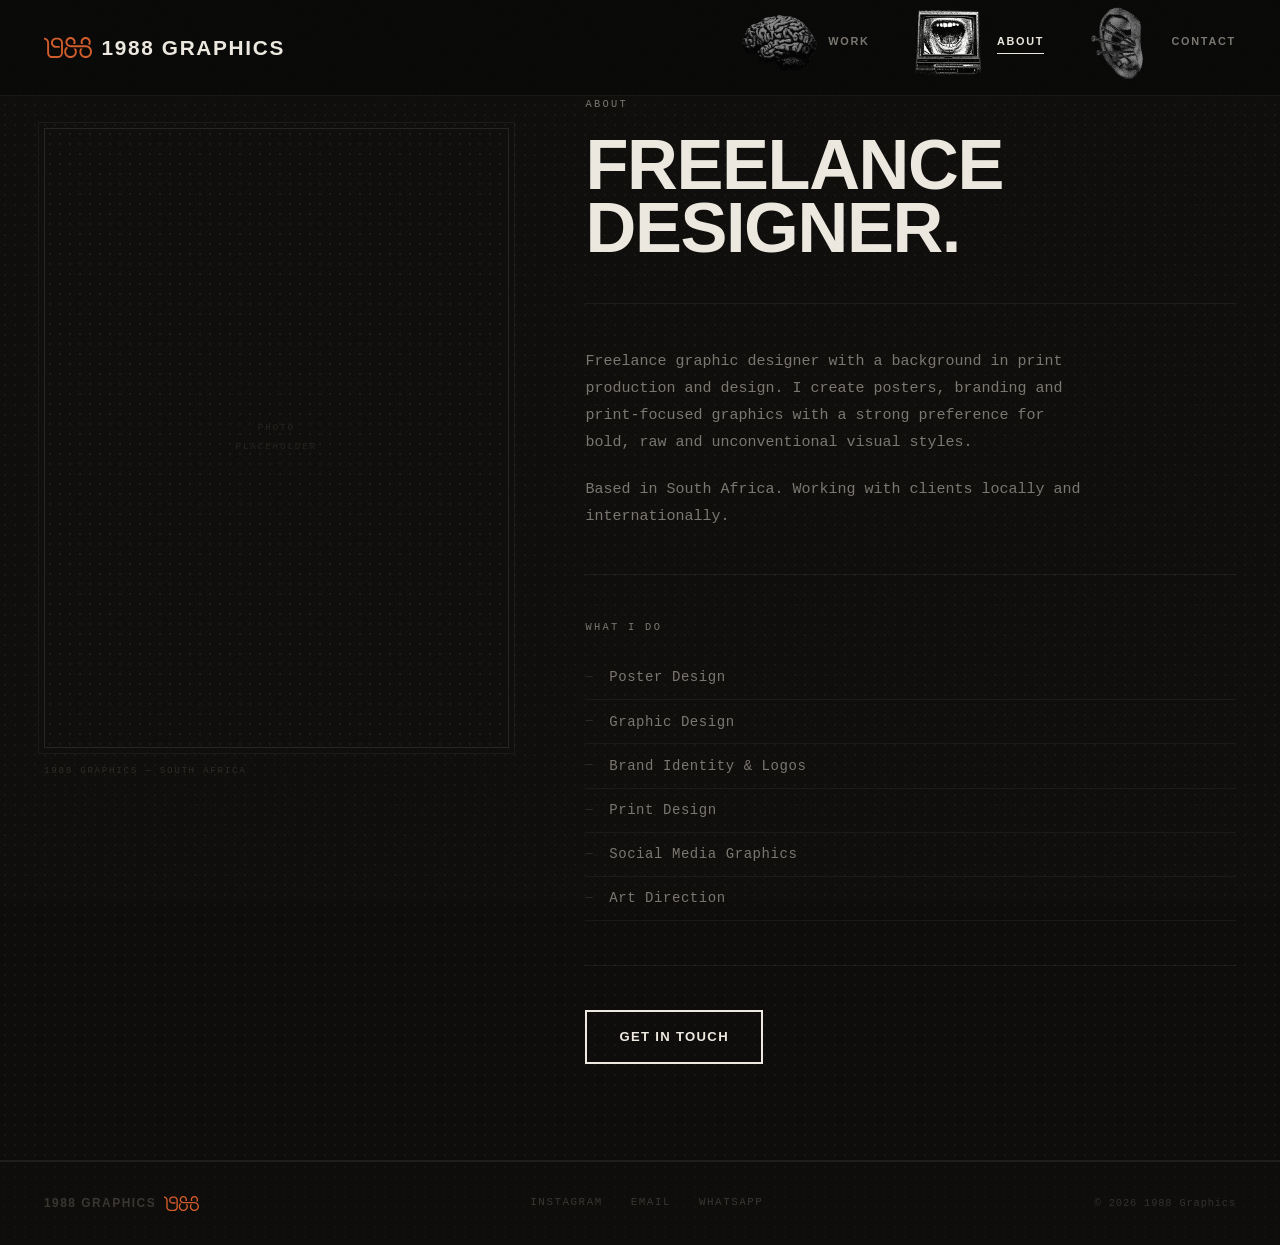
==== about.html @ 1bcdc668 "Header updates, Icons and Text" ====
<!DOCTYPE html>
<html lang="en">
<head>
  <meta charset="UTF-8" />
  <meta name="viewport" content="width=device-width, initial-scale=1.0" />
  <meta name="description" content="About — 1988 Graphics. Freelance graphic designer based in South Africa." />
  <title>About — 1988 Graphics</title>
  <link rel="stylesheet" href="css/style.css" />
  <link rel="icon" href="favicon.ico" type="image/x-icon" />
</head>
<body>

  <!-- ============================================================
       NAV
  ============================================================ -->
  <header class="site-header">
    <nav class="nav" aria-label="Main navigation">
      <a href="index.html" class="nav__logo" aria-label="1988 Graphics — home">
        <img src="assets/images/1988-graphics-logo.svg" alt="" class="nav__logo-mark" width="36" height="16" />
        1988 Graphics
      </a>
      <button class="nav__toggle" aria-label="Open navigation" aria-expanded="false" aria-controls="nav-menu">
        <span></span><span></span><span></span>
      </button>
      <ul class="nav__links" id="nav-menu" role="list">
        <li><a href="index.html"     class="nav__link"><img src="assets/images/nav/work.png" alt="" class="nav__link-icon" /><span class="nav__link-label">Work</span></a></li>
        <li><a href="about.html"     class="nav__link active"><img src="assets/images/nav/about.png" alt="" class="nav__link-icon" /><span class="nav__link-label">About</span></a></li>
        <li><a href="contact.html"   class="nav__link"><img src="assets/images/nav/contact.png" alt="" class="nav__link-icon" /><span class="nav__link-label">Contact</span></a></li>
      </ul>
    </nav>
  </header>

  <main>

    <section class="about-section has-halftone" aria-label="About">
      <div class="wrap">
        <div class="about-grid">

          <!-- ================================================
               LEFT — Photo
          ================================================ -->
          <div class="about__photo-wrap reveal">
            <!--
              REPLACE PLACEHOLDER:
              When your photo is ready, replace the <div class="about__photo-placeholder">
              block with:

              <img
                src="assets/images/portrait.jpg"
                alt="[Your name], graphic designer"
                style="width:100%; height:100%; object-fit:cover; display:block;"
              />

              inside the .about__photo-box div.
            -->
            <div class="about__photo-box" role="img" aria-label="Portrait photo — placeholder">
              <div class="about__photo-placeholder">
                <p>Photo<br>placeholder</p>
              </div>
            </div>
            <p class="about__photo-caption">1988 Graphics — South Africa</p>
          </div>

          <!-- ================================================
               RIGHT — Text
          ================================================ -->
          <div class="about__text">

            <p class="t-stamp about__stamp reveal">About</p>

            <h1 class="t-section-head about__intro-head reveal" data-delay="1" style="color: var(--paper);">
              Freelance<br>Designer.
            </h1>

            <div class="about__rule" aria-hidden="true"></div>

            <!--
              EDIT THIS TEXT:
              Replace the paragraph below with your own introduction.
              Keep it short — the work should speak for itself.
            -->
            <p class="about__body reveal">
              Freelance graphic designer with a background in print production and design. I create posters, branding and print-focused graphics with a strong preference for bold, raw and unconventional visual styles.
            </p>

            <p class="about__body reveal" data-delay="1">
              Based in South Africa. Working with clients locally and internationally.
            </p>

            <div class="about__rule" aria-hidden="true"></div>

            <p class="t-stamp about__stamp reveal">What I do</p>

            <ul class="services-list reveal" data-delay="1" aria-label="Services">
              <li>Poster Design</li>
              <li>Graphic Design</li>
              <li>Brand Identity &amp; Logos</li>
              <li>Print Design</li>
              <li>Social Media Graphics</li>
              <li>Art Direction</li>
            </ul>

            <div class="about__rule" aria-hidden="true"></div>

            <a href="contact.html" class="btn btn--outline reveal">Get in Touch</a>

          </div>

        </div>
      </div>
    </section>

  </main>

  <!-- ============================================================
       FOOTER
  ============================================================ -->
  <footer class="site-footer">
    <div class="wrap">
      <div class="footer__inner">
        <span class="footer__logo">1988 Graphics<img src="assets/images/1988-graphics-logo.svg" alt="" class="footer__logo-mark" width="30" height="13" /></span>
        <nav class="footer__links" aria-label="Footer links">
          <a href="https://www.instagram.com/1988grfx/"
             class="footer__link"
             target="_blank"
             rel="noopener noreferrer">Instagram</a>
          <a href="mailto:1988grfx@gmail.com"
             class="footer__link">Email</a>
          <a href="https://wa.me/27624897134"
             class="footer__link"
             target="_blank"
             rel="noopener noreferrer">WhatsApp</a>
        </nav>
        <p class="footer__copy">&copy; <span id="year"></span> 1988 Graphics</p>
      </div>
    </div>
  </footer>

  <script src="js/config.js"></script>
  <script src="js/main.js"></script>
</body>
</html>
---- css/style.css ----
/* =========================================================
   1988 Graphics — Stylesheet
   Aesthetic: photocopied / punk zine / underground print
   ========================================================= */

/* ---------------------------------------------------------
   1. Tokens
   --------------------------------------------------------- */
:root {
  /* Ink & paper — not pure black/white, mimics print on aged stock */
  --ink:           #0e0d0b;
  --ink-deep:      #080807;
  --paper:         #ede9e0;   /* warm off-white — aged stock */
  --paper-mid:     #d4cfc4;   /* slightly darker for surfaces */
  --paper-dark:    #b8b3a8;   /* for muted elements */
  --ink-mid:       #4a4740;
  --ink-light:     #7a7670;
  --ink-dim:       #3a3733;

  /* The only colour accent */
  --accent:        #d6f000;   /* neon xerox yellow-green */
  --accent-on:     #0e0d0b;   /* text on accent bg */

  /* Structural */
  --rule:          rgba(255,255,255,0.07);
  --rule-paper:    rgba(0,0,0,0.12);

  /* Type */
  --font-head:     'Arial Black', 'Helvetica Neue', Arial, sans-serif;
  --font-body:     'Courier New', Courier, monospace;
  --font-nav:      'Helvetica Neue', Helvetica, Arial, sans-serif;

  /* Layout */
  --nav-h:         6rem;
  --max-w:         1380px;
  --gutter:        clamp(1.25rem, 4vw, 2.75rem);

  /* Transitions — restrained */
  --t-fast:        120ms ease;
  --t-base:        220ms ease;
}

/* ---------------------------------------------------------
   2. Reset
   --------------------------------------------------------- */
*, *::before, *::after {
  box-sizing: border-box;
  margin: 0;
  padding: 0;
}

html {
  font-size: 16px;
  scroll-behavior: smooth;
  -webkit-text-size-adjust: 100%;
  /* Always reserve scrollbar space so the fixed header doesn't
     shift a few pixels between pages that do/don't need to scroll */
  overflow-y: scroll;
}

body {
  background-color: var(--ink);
  color: var(--paper);
  font-family: var(--font-body);
  font-size: 1rem;
  line-height: 1.6;
  min-height: 100dvh;
  display: flex;
  flex-direction: column;
  /* Intentionally auto — avoids the over-smoothed "digital" look */
  -webkit-font-smoothing: auto;
  -moz-osx-font-smoothing: auto;
}

main { flex: 1; }

img  { display: block; max-width: 100%; height: auto; }
a    { color: inherit; text-decoration: none; }
ul   { list-style: none; }

/* ---------------------------------------------------------
   3. CSS Texture Layers
   All texture is CSS-only — no extra images or libraries.
   --------------------------------------------------------- */

/*
  GRAIN OVERLAY
  A pseudo-element added to body creates a full-page
  photocopy-grain effect using SVG turbulence via a
  data URI. Subtle — doesn't obscure content.
*/
body::before {
  content: '';
  position: fixed;
  inset: 0;
  z-index: 1000;
  pointer-events: none;
  opacity: 0.028;
  background-image: url("data:image/svg+xml,%3Csvg viewBox='0 0 256 256' xmlns='http://www.w3.org/2000/svg'%3E%3Cfilter id='noise'%3E%3CfeTurbulence type='fractalNoise' baseFrequency='0.9' numOctaves='4' stitchTiles='stitch'/%3E%3C/filter%3E%3Crect width='100%25' height='100%25' filter='url(%23noise)'/%3E%3C/svg%3E");
  background-size: 200px 200px;
  background-repeat: repeat;
}

/*
  HALFTONE ACCENT
  Used as a decorative element on specific sections.
  Applied via .has-halftone class on a container.
*/
.has-halftone {
  position: relative;
}
.has-halftone::after {
  content: '';
  position: absolute;
  inset: 0;
  pointer-events: none;
  z-index: 0;
  opacity: 0.045;
  background-image: radial-gradient(circle, var(--paper) 1px, transparent 1px);
  background-size: 10px 10px;
}
.has-halftone > * { position: relative; z-index: 1; }

/*
  ROUGH BORDER UTILITY
  Simulates a slightly uneven stamped/photocopy border.
  Uses box-shadow layering for a rough-edge feel.
*/
.border-rough {
  box-shadow:
    inset 0  1px 0 rgba(255,255,255,0.06),
    inset 0 -1px 0 rgba(255,255,255,0.03),
    0 0 0 1px rgba(255,255,255,0.07);
}

/* ---------------------------------------------------------
   4. Typography
   --------------------------------------------------------- */

/* Masthead — poster / fanzine cover style */
.t-masthead {
  font-family: var(--font-head);
  font-size: clamp(4rem, 11vw, 11rem);
  font-weight: 900;
  line-height: 0.86;
  letter-spacing: -0.025em;
  text-transform: uppercase;
  color: var(--paper);
}

/* Section heading */
.t-section-head {
  font-family: var(--font-head);
  font-size: clamp(2.25rem, 5.5vw, 5rem);
  font-weight: 900;
  line-height: 0.9;
  letter-spacing: -0.02em;
  text-transform: uppercase;
  color: var(--paper);
}

/* Card / overlay heading */
.t-card-head {
  font-family: var(--font-head);
  font-size: clamp(0.9rem, 1.8vw, 1.1rem);
  font-weight: 900;
  line-height: 1.1;
  letter-spacing: 0.02em;
  text-transform: uppercase;
}

/*
  Stamp / typewriter label
  Mimics rubber-stamp or stencil text on a photocopy.
*/
.t-stamp {
  font-family: var(--font-body);
  font-size: 0.65rem;
  font-weight: 400;
  letter-spacing: 0.22em;
  text-transform: uppercase;
  color: var(--ink-light);
}

/* Body copy */
.t-body {
  font-family: var(--font-body);
  font-size: 0.9375rem;
  line-height: 1.75;
  color: var(--ink-light);
}

/* ---------------------------------------------------------
   5. Layout
   --------------------------------------------------------- */
.wrap {
  width: 100%;
  max-width: var(--max-w);
  margin-inline: auto;
  padding-inline: var(--gutter);
}

/* ---------------------------------------------------------
   6. Horizontal rule — mimics a worn ink line
   --------------------------------------------------------- */
.ink-rule {
  border: none;
  border-top: 1px solid var(--rule);
  margin: 0;
}

.ink-rule--heavy {
  border-top-width: 2px;
  border-top-color: rgba(255,255,255,0.1);
}

/* ---------------------------------------------------------
   7. Buttons
   --------------------------------------------------------- */
.btn {
  display: inline-flex;
  align-items: center;
  justify-content: center;
  gap: 0.65rem;
  font-family: var(--font-head);
  font-size: 0.82rem;
  font-weight: 900;
  letter-spacing: 0.1em;
  text-transform: uppercase;
  cursor: pointer;
  /* Double border = letterpress/stamp border feel */
  outline: 1px solid transparent;
  outline-offset: 3px;
  border: 2px solid currentColor;
  padding: 0.9rem 2rem;
  transition: background-color var(--t-fast), color var(--t-fast), outline-color var(--t-fast);
  white-space: nowrap;
  position: relative;
}

/* Paper / ink fill — primary */
.btn--ink {
  background-color: var(--paper);
  color: var(--ink);
  border-color: var(--paper);
}
.btn--ink:hover {
  background-color: var(--accent);
  border-color: var(--accent);
  color: var(--accent-on);
}

/* Outline / ghost */
.btn--outline {
  background-color: transparent;
  color: var(--paper);
  border-color: var(--paper);
}
.btn--outline:hover {
  background-color: var(--paper);
  color: var(--ink);
}

/* Large contact CTA buttons */
.btn--contact {
  width: 100%;
  padding: 1.4rem 2rem;
  font-size: 1rem;
  justify-content: flex-start;
  gap: 1rem;
}

/* WhatsApp specific hover */
.btn--whatsapp:hover {
  background-color: #22c35e;
  border-color: #22c35e;
  color: #fff;
}

.btn:focus-visible {
  outline: 2px solid var(--accent);
  outline-offset: 3px;
}

.btn__icon {
  width: 1.1rem;
  height: 1.1rem;
  flex-shrink: 0;
}

/* ---------------------------------------------------------
   8. Navigation
   --------------------------------------------------------- */
.site-header {
  position: fixed;
  inset: 0 0 auto 0;
  z-index: 300;
  height: var(--nav-h);
  background-color: var(--ink-deep);
  border-bottom: 1px solid rgba(255,255,255,0.06);
}

.nav {
  display: flex;
  align-items: center;
  justify-content: space-between;
  height: 100%;
  max-width: var(--max-w);
  margin-inline: auto;
  padding-inline: var(--gutter);
}

.nav__logo {
  display: flex;
  align-items: center;
  gap: 0.6rem;
  font-family: var(--font-head);
  font-size: 1.3rem;
  font-weight: 900;
  letter-spacing: 0.08em;
  text-transform: uppercase;
  color: var(--paper);
  flex-shrink: 0;
  transition: color var(--t-fast);
}
.nav__logo:hover { color: var(--accent); }

.nav__logo-mark {
  height: 1em;
  width: auto;
  display: block;
  flex-shrink: 0;
}

.nav__links {
  display: flex;
  align-items: center;
  gap: 2.5rem;
}

.nav__link {
  font-family: var(--font-nav);
  font-size: 0.68rem;
  font-weight: 700;
  letter-spacing: 0.16em;
  text-transform: uppercase;
  color: var(--ink-light);
  transition: color var(--t-fast);
  display: inline-flex;
  flex-direction: row;
  align-items: center;
  gap: 0.7rem;
  --nav-icon-size: 4.75rem;
}

.nav__link-label {
  position: relative;
  padding-bottom: 2px;
}

/* Underline that draws like ink — lives under the text only,
   never under the icon */
.nav__link-label::after {
  content: '';
  position: absolute;
  bottom: -2px;
  left: 0;
  width: 0;
  height: 1px;
  background-color: var(--paper);
  transition: width var(--t-base);
}

.nav__link:hover,
.nav__link.active                        { color: var(--paper); }
.nav__link:hover .nav__link-label::after,
.nav__link.active .nav__link-label::after { width: 100%; }

.nav__link-icon {
  width: var(--nav-icon-size);
  height: var(--nav-icon-size);
  display: block;
  opacity: 0.55;
  transform-origin: center;
  transition: opacity var(--t-fast), transform 0.3s ease;
}

.nav__link:hover .nav__link-icon,
.nav__link.active .nav__link-icon { opacity: 1; }

.nav__link:hover .nav__link-icon {
  animation: nav-icon-wiggle 0.45s ease forwards;
}

@keyframes nav-icon-wiggle {
  0%   { transform: scale(1.15) rotate(0deg); }
  25%  { transform: scale(1.15) rotate(-8deg); }
  60%  { transform: scale(1.15) rotate(6deg); }
  100% { transform: scale(1.15) rotate(0deg); }
}

/* Hamburger */
.nav__toggle {
  display: none;
  flex-direction: column;
  justify-content: center;
  gap: 5px;
  width: 2rem;
  height: 2rem;
  background: none;
  border: none;
  cursor: pointer;
  padding: 0;
}

.nav__toggle span {
  display: block;
  width: 100%;
  height: 2px;
  background-color: var(--paper);
  transform-origin: center;
  transition: transform var(--t-base), opacity var(--t-base);
}

.nav__toggle[aria-expanded="true"] span:nth-child(1) { transform: translateY(7px) rotate(45deg); }
.nav__toggle[aria-expanded="true"] span:nth-child(2) { opacity: 0; }
.nav__toggle[aria-expanded="true"] span:nth-child(3) { transform: translateY(-7px) rotate(-45deg); }

/* ---------------------------------------------------------
   9. Page offset (fixed nav)
   --------------------------------------------------------- */
main > *:first-child { padding-top: var(--nav-h); }

/* ---------------------------------------------------------
   10. HOME HERO
   --------------------------------------------------------- */
.hero {
  position: relative;
  padding-block: var(--nav-h) 0;
  border-bottom: 1px solid var(--rule);
}

.hero__top {
  padding-block: 3.5rem 3rem;
  display: flex;
  align-items: flex-end;
  justify-content: space-between;
  gap: 2rem;
  flex-wrap: wrap;
}

.hero__title-col {
  flex: 1 1 auto;
}

.hero__meta-col {
  flex: 0 0 auto;
  display: flex;
  flex-direction: column;
  align-items: flex-end;
  gap: 1.5rem;
  padding-bottom: 0.5rem;
  /* Subtle rotation — like a hand-stamped annotation */
  transform: rotate(0.4deg);
}

.hero__kicker {
  display: flex;
  align-items: center;
  gap: 0.9rem;
  margin-bottom: 1.75rem;
}

.hero__kicker-rule {
  display: block;
  width: 1.75rem;
  height: 1px;
  background-color: var(--ink-light);
  flex-shrink: 0;
}

.hero__title { color: var(--paper); }

/* Vertical discipline text — like a print registration mark */
.hero__discipline {
  font-family: var(--font-body);
  font-size: 0.6rem;
  letter-spacing: 0.22em;
  text-transform: uppercase;
  color: var(--ink-light);
  writing-mode: vertical-rl;
  text-orientation: mixed;
  transform: rotate(180deg);
}

/* Rough bracket — like a photocopy crop mark */
.hero__bracket {
  font-family: var(--font-head);
  font-size: 3rem;
  font-weight: 900;
  line-height: 1;
  color: rgba(255,255,255,0.06);
  user-select: none;
  letter-spacing: -0.1em;
}

/* Ticker / marquee strip */
.hero__ticker {
  border-top: 1px solid var(--rule);
  overflow: hidden;
  white-space: nowrap;
  padding-block: 0.7rem;
}

.hero__ticker-inner {
  display: inline-flex;
}

.hero__ticker-inner.is-running {
  animation: ticker 40s linear infinite;
}

@keyframes ticker {
  from { transform: translateX(0); }
  to   { transform: translateX(-50%); }
}

.hero__ticker-item {
  font-family: var(--font-head);
  font-size: 0.7rem;
  font-weight: 900;
  letter-spacing: 0.2em;
  text-transform: uppercase;
  color: var(--ink-dim);
  padding-inline: 2rem;
  user-select: none;
}

.hero__ticker-item strong {
  color: var(--accent);
  font-weight: 900;
}

/* ---------------------------------------------------------
   11. PORTFOLIO — Filter tabs
   --------------------------------------------------------- */
.pf-filters {
  padding-block: 1.5rem;
  border-bottom: 1px solid var(--rule);
}

.pf-filters__inner {
  display: flex;
  align-items: center;
  gap: 0;
  flex-wrap: wrap;
}

.pf-filter {
  font-family: var(--font-body);
  font-size: 0.65rem;
  letter-spacing: 0.18em;
  text-transform: uppercase;
  color: var(--ink-light);
  background: none;
  border: none;
  cursor: pointer;
  padding: 0.5rem 1.1rem;
  border-right: 1px solid var(--rule);
  transition: color var(--t-fast);
  white-space: nowrap;
}

.pf-filter:first-child { padding-left: 0; }
.pf-filter:last-child  { border-right: none; }

.pf-filter:hover        { color: var(--paper); }
.pf-filter.is-active    { color: var(--paper); }

/* Active indicator — a small accent dot above the label */
.pf-filter.is-active::before {
  content: '▪';
  display: inline-block;
  color: var(--accent);
  margin-right: 0.4em;
  font-size: 0.5rem;
  vertical-align: middle;
}

/* ---------------------------------------------------------
   11b. PORTFOLIO GRID
   ─────────────────────────────────────────────────────────
   Images flow at their NATURAL proportions.
   No fixed aspect-ratio on the container — the image
   height drives the cell height.
   Posters stay tall, landscapes stay wide.

   The grid uses CSS columns (masonry-like) for the
   main portfolio page, and a 12-col CSS grid on the
   homepage for the curated selection.
   --------------------------------------------------------- */

/* ── Masonry columns layout (portfolio.html) ── */
.pf-masonry {
  column-count: 3;
  column-gap: 3px;
  background-color: var(--ink);
  padding: 3px;
}

.pf-masonry .pf-item {
  break-inside: avoid;
  margin-bottom: 3px;
  display: block;
}

/* ── 12-col grid layout (index.html — curated selection) ── */
.pf-grid {
  display: grid;
  grid-template-columns: repeat(12, 1fr);
  gap: 3px;
  background-color: var(--ink);
  padding: 3px;
}

.pf-grid .pf-item[data-size="sm"] { grid-column: span 3; }
.pf-grid .pf-item[data-size="md"] { grid-column: span 4; }
.pf-grid .pf-item[data-size="lg"] { grid-column: span 6; }
.pf-grid .pf-item[data-size="xl"] { grid-column: span 12; }

/* ── Shared pf-item styles ── */
.pf-item {
  position: relative;
  overflow: hidden;
  background-color: #0e0d0b;
  cursor: pointer;
}

.pf-item:focus-visible {
  outline: 2px solid var(--accent);
  outline-offset: -2px;
  z-index: 2;
}

/* The image fills its container at natural aspect ratio */
.pf-item__img {
  width: 100%;
  height: auto;
  display: block;
  filter: contrast(1.06) brightness(0.97);
  transition: transform 500ms ease, filter 500ms ease;
}

.pf-item:hover .pf-item__img {
  transform: scale(1.022);
  filter: contrast(1.1) brightness(1.0);
}

/* Hover overlay — gradient from bottom */
.pf-item__overlay {
  position: absolute;
  inset: 0;
  background: linear-gradient(
    to top,
    rgba(8,8,6,0.9)  0%,
    rgba(8,8,6,0.25) 45%,
    transparent      70%
  );
  display: flex;
  flex-direction: column;
  justify-content: flex-end;
  padding: 1.25rem 1.4rem 1.4rem;
  opacity: 0;
  transition: opacity var(--t-base);
}

.pf-item:hover .pf-item__overlay { opacity: 1; }

.pf-item__title {
  font-family: var(--font-head);
  font-size: 0.9rem;
  font-weight: 900;
  letter-spacing: 0.05em;
  text-transform: uppercase;
  color: var(--paper);
  margin-bottom: 0.25rem;
  text-shadow: 0 1px 3px rgba(0,0,0,0.7);
}

.pf-item__meta {
  display: flex;
  align-items: center;
  gap: 0.75rem;
}

.pf-item__cat {
  font-family: var(--font-body);
  font-size: 0.58rem;
  letter-spacing: 0.18em;
  text-transform: uppercase;
  color: var(--accent);
}

.pf-item__year {
  font-family: var(--font-body);
  font-size: 0.58rem;
  letter-spacing: 0.12em;
  color: var(--ink-light);
}

/* Placeholder tiles */
.pf-placeholder {
  width: 100%;
  /* Fixed height for placeholder — replaced by real image height when live */
  min-height: 280px;
  display: flex;
  flex-direction: column;
  align-items: center;
  justify-content: center;
  background-color: #0f0e0c;
  background-image: radial-gradient(circle, #1c1b18 1px, transparent 1px);
  background-size: 12px 12px;
}

.pf-placeholder__label {
  font-family: var(--font-body);
  font-size: 0.56rem;
  letter-spacing: 0.2em;
  text-transform: uppercase;
  color: #252320;
  text-align: center;
  padding-inline: 1rem;
  line-height: 2;
}

/* ---------------------------------------------------------
   12. PROJECT VIEWER
   Full-page overlay that replaces the old modal lightbox.
   Clean, artwork-first. Minimal chrome.
   --------------------------------------------------------- */
.pv {
  position: fixed;
  inset: 0;
  z-index: 400;
  background-color: var(--ink-deep);
  overflow-y: auto;
  overscroll-behavior: contain;
  display: none;
  flex-direction: column;
}

.pv.is-open { display: flex; }

/* Top bar */
.pv__bar {
  position: sticky;
  top: 0;
  z-index: 10;
  background-color: var(--ink-deep);
  border-bottom: 1px solid var(--rule);
  display: flex;
  align-items: center;
  justify-content: space-between;
  padding: 0 var(--gutter);
  height: var(--nav-h);
  flex-shrink: 0;
}

.pv__back {
  display: flex;
  align-items: center;
  gap: 0.6rem;
  font-family: var(--font-head);
  font-size: 0.68rem;
  font-weight: 900;
  letter-spacing: 0.12em;
  text-transform: uppercase;
  color: var(--ink-light);
  background: none;
  border: none;
  cursor: pointer;
  padding: 0.4rem 0;
  transition: color var(--t-fast);
}
.pv__back:hover { color: var(--paper); }

.pv__back-arrow {
  font-size: 1rem;
  line-height: 1;
  transition: transform var(--t-fast);
}
.pv__back:hover .pv__back-arrow { transform: translateX(-3px); }

.pv__nav {
  display: flex;
  align-items: center;
  gap: 1.5rem;
}

.pv__nav-btn {
  font-family: var(--font-body);
  font-size: 0.6rem;
  letter-spacing: 0.16em;
  text-transform: uppercase;
  color: var(--ink-light);
  background: none;
  border: none;
  cursor: pointer;
  padding: 0.4rem 0;
  transition: color var(--t-fast);
}
.pv__nav-btn:hover    { color: var(--paper); }
.pv__nav-btn:disabled { opacity: 0.18; cursor: default; }

.pv__counter {
  font-family: var(--font-body);
  font-size: 0.6rem;
  letter-spacing: 0.1em;
  color: var(--ink-light);
}

/* Content area */
.pv__content {
  flex: 1;
  display: flex;
  flex-direction: column;
}

/* Primary image — constrained to fit the visible screen without scrolling */
.pv__main-img-wrap {
  width: 100%;
  background-color: var(--ink-deep);
  line-height: 0;
  display: flex;
  justify-content: center;
  align-items: flex-start;
  padding: 2rem var(--gutter) 0;
}

.pv__main-img {
  /* Never taller than the viewport minus the nav bar and a bottom margin.
     Never wider than the viewport. Centres itself. Always fully visible. */
  max-height: calc(100vh - var(--nav-h) - 6rem);
  max-width: 100%;
  width: auto;
  height: auto;
  display: block;
  object-fit: contain;
  filter: contrast(1.04);
  cursor: zoom-in;
  transition: filter var(--t-fast);
}

.pv__main-img:hover { filter: contrast(1.07); }

/* Project info strip */
.pv__info {
  padding: 2.5rem var(--gutter) 3rem;
  border-top: 1px solid var(--rule);
  display: grid;
  grid-template-columns: 1fr 1fr;
  gap: 2rem clamp(3rem, 6vw, 7rem);
  align-items: start;
  max-width: var(--max-w);
  margin-inline: auto;
  width: 100%;
}

.pv__info-meta {
  display: flex;
  flex-direction: column;
  gap: 0.4rem;
}

.pv__info-title {
  font-family: var(--font-head);
  font-size: clamp(1.5rem, 3vw, 2.5rem);
  font-weight: 900;
  letter-spacing: -0.01em;
  text-transform: uppercase;
  color: var(--paper);
  line-height: 0.95;
  margin-bottom: 0.75rem;
}

.pv__info-cat {
  font-family: var(--font-body);
  font-size: 0.62rem;
  letter-spacing: 0.2em;
  text-transform: uppercase;
  color: var(--accent);
}

.pv__info-year {
  font-family: var(--font-body);
  font-size: 0.62rem;
  letter-spacing: 0.16em;
  text-transform: uppercase;
  color: var(--ink-light);
}

.pv__info-desc {
  font-family: var(--font-body);
  font-size: 0.9375rem;
  line-height: 1.8;
  color: var(--ink-light);
  max-width: 52ch;
}

/* Additional images strip */
.pv__extra-imgs {
  padding: 0 3px 3px;
  display: flex;
  flex-direction: column;
  gap: 3px;
  max-width: var(--max-w);
  margin-inline: auto;
  width: 100%;
}

.pv__extra-img-wrap {
  display: flex;
  justify-content: center;
  padding: 0 var(--gutter);
  line-height: 0;
  cursor: zoom-in;
}

.pv__extra-img {
  max-height: calc(100vh - var(--nav-h) - 6rem);
  max-width: 100%;
  width: auto;
  height: auto;
  display: block;
  filter: contrast(1.04);
  transition: filter var(--t-fast);
}

.pv__extra-img:hover { filter: contrast(1.08); }

/* Contact prompt at bottom of project */
.pv__contact-strip {
  padding: 2.5rem var(--gutter);
  border-top: 1px solid var(--rule);
  display: flex;
  align-items: center;
  justify-content: space-between;
  gap: 2rem;
  flex-wrap: wrap;
  max-width: var(--max-w);
  margin-inline: auto;
  width: 100%;
}

.pv__contact-text {
  font-family: var(--font-body);
  font-size: 0.8rem;
  color: var(--ink-light);
  letter-spacing: 0.04em;
}

/* ---------------------------------------------------------
   12b. IMAGE ZOOM (full-screen single image)
   --------------------------------------------------------- */
.img-zoom {
  position: fixed;
  inset: 0;
  z-index: 600;
  background-color: rgba(4,4,3,0.96);
  display: none;
  align-items: center;
  justify-content: center;
  cursor: zoom-out;
  padding: 3.5rem;  /* breathing room — image never touches screen edges */
}

.img-zoom.is-open { display: flex; }

.img-zoom__img {
  /* Fits entirely on screen without scrolling.
     max-width: never wider than 88% of viewport.
     max-height: leaves ~15% margin above and below.
     1100px hard cap prevents oversized display on large monitors. */
  max-width:  min(88vw, 1100px);
  max-height: 84vh;
  width:  auto;
  height: auto;
  object-fit: contain;
  display: block;
  filter: contrast(1.04);
  cursor: zoom-out;
}

.img-zoom__close {
  position: absolute;
  top: 1.25rem;
  right: 1.25rem;
  background: none;
  border: 1px solid rgba(255,255,255,0.1);
  color: var(--ink-light);
  font-family: var(--font-head);
  font-size: 0.65rem;
  font-weight: 900;
  letter-spacing: 0.12em;
  text-transform: uppercase;
  padding: 0.45rem 0.8rem;
  cursor: pointer;
  transition: color var(--t-fast), border-color var(--t-fast);
}
.img-zoom__close:hover { color: var(--paper); border-color: var(--paper); }

/* ---------------------------------------------------------
   13. PAGE HEADING (portfolio.html)
   --------------------------------------------------------- */
.page-hed {
  padding-block: 3.5rem 2.75rem;
  border-bottom: 1px solid var(--rule);
}

.page-hed__inner {
  display: flex;
  align-items: baseline;
  justify-content: space-between;
  gap: 1.5rem;
  flex-wrap: wrap;
}

.page-hed__sub {
  font-family: var(--font-body);
  font-size: 0.75rem;
  color: var(--ink-light);
  letter-spacing: 0.08em;
  line-height: 1.7;
  max-width: 38ch;
  text-align: right;
}

/* ---------------------------------------------------------
   14. ABOUT
   --------------------------------------------------------- */
.about-section {
  padding-block: 5rem 6rem;
  border-bottom: 1px solid var(--rule);
}

.about-grid {
  display: grid;
  grid-template-columns: 5fr 7fr;
  gap: clamp(3rem, 6vw, 8rem);
  align-items: start;
}

/* Photo column */
.about__photo-wrap {
  position: sticky;
  top: calc(var(--nav-h) + 2rem);
}

.about__photo-box {
  width: 100%;
  aspect-ratio: 3 / 4;
  background-color: #111;
  overflow: hidden;
  position: relative;
  /* Double border like a photocopied frame */
  outline: 1px solid rgba(255,255,255,0.05);
  outline-offset: 5px;
  border: 1px solid rgba(255,255,255,0.08);
}

/*
  Scan line overlay on the photo placeholder.
  Mimics a xerox scan line artifact.
*/
.about__photo-box::before {
  content: '';
  position: absolute;
  inset: 0;
  z-index: 2;
  pointer-events: none;
  background: repeating-linear-gradient(
    to bottom,
    transparent,
    transparent 3px,
    rgba(0,0,0,0.04) 3px,
    rgba(0,0,0,0.04) 4px
  );
}

/*
  Registration / crop mark corners — like a print paste-up
*/
.about__photo-box::after {
  content: '';
  position: absolute;
  top: 0.9rem;
  left: 0.9rem;
  right: 0.9rem;
  bottom: 0.9rem;
  z-index: 3;
  pointer-events: none;
  /* Four corner marks via box-shadow */
  box-shadow:
    /* top-left */
    -1px  0 0 rgba(255,255,255,0.15),
     0   -1px 0 rgba(255,255,255,0.15),
    /* top-right */
    calc(100% - -1px) 0 0 rgba(255,255,255,0.15),
    100% -1px 0 rgba(255,255,255,0.15);
}

.about__photo-placeholder {
  width: 100%;
  height: 100%;
  display: flex;
  align-items: center;
  justify-content: center;
  background-color: #0e0d0b;
  background-image:
    radial-gradient(circle, #1c1b18 1px, transparent 1px);
  background-size: 10px 10px;
}

.about__photo-placeholder p {
  font-family: var(--font-body);
  font-size: 0.58rem;
  letter-spacing: 0.2em;
  text-transform: uppercase;
  color: #242320;
  text-align: center;
  padding: 1rem;
  line-height: 2;
}

.about__photo-caption {
  margin-top: 1rem;
  font-family: var(--font-body);
  font-size: 0.58rem;
  letter-spacing: 0.18em;
  text-transform: uppercase;
  color: #2e2c28;
}

/* Text column */
.about__rule {
  width: 100%;
  height: 1px;
  background-color: rgba(255,255,255,0.06);
  margin-block: 2.75rem;
}

.about__intro-head {
  color: var(--paper);
  margin-bottom: 2rem;
}

.about__body {
  font-family: var(--font-body);
  font-size: 0.9375rem;
  line-height: 1.8;
  color: var(--ink-light);
  margin-bottom: 1.25rem;
  max-width: 56ch;
}

.about__stamp {
  margin-bottom: 1.25rem;
}

/* Services list */
.services-list {
  margin-bottom: 2.75rem;
}

.services-list li {
  font-family: var(--font-body);
  font-size: 0.875rem;
  color: var(--ink-light);
  padding-block: 0.65rem;
  border-bottom: 1px solid rgba(255,255,255,0.05);
  letter-spacing: 0.04em;
  display: flex;
  align-items: center;
  gap: 1rem;
  transition: color var(--t-fast);
}

.services-list li:hover { color: var(--paper); }

/* Em-dash bullet — typewriter style */
.services-list li::before {
  content: '—';
  color: rgba(255,255,255,0.12);
  flex-shrink: 0;
  font-size: 0.75rem;
}

/* ---------------------------------------------------------
   15. CONTACT PAGE
   --------------------------------------------------------- */
.contact-section {
  padding-block: 5rem 6rem;
}

/* Single-column layout — no need for a sidebar on a direct-action page */
.contact-page {
  max-width: 680px;
}

.contact__head {
  margin-bottom: 3.5rem;
}

.contact__head-title {
  color: var(--paper);
  margin-top: 1rem;
}

/*
  PRIMARY CONTACT BUTTONS
  Large, easy to tap on mobile. Each row has:
    — a bold verb label (EMAIL / WHATSAPP)
    — a short supporting line below it
*/
.contact__actions {
  display: flex;
  flex-direction: column;
  gap: 0.75rem;
  margin-bottom: 3.5rem;
}

.contact-btn {
  display: flex;
  align-items: center;
  gap: 1.25rem;
  padding: 1.5rem 1.75rem;
  border: 1px solid rgba(255,255,255,0.1);
  background-color: transparent;
  color: var(--paper);
  text-decoration: none;
  cursor: pointer;
  transition: background-color var(--t-fast), border-color var(--t-fast);
  /* No border-radius — print aesthetic */
}

.contact-btn:hover {
  background-color: rgba(255,255,255,0.04);
  border-color: rgba(255,255,255,0.22);
}

.contact-btn:focus-visible {
  outline: 2px solid var(--accent);
  outline-offset: 2px;
}

/* Solid fill for primary email button */
.contact-btn--primary {
  background-color: var(--paper);
  color: var(--ink);
  border-color: var(--paper);
}

.contact-btn--primary:hover {
  background-color: var(--accent);
  border-color: var(--accent);
  color: var(--accent-on);
}

/* WhatsApp hover */
.contact-btn--whatsapp:hover {
  background-color: rgba(34, 195, 94, 0.08);
  border-color: #22c35e;
}

.contact-btn__icon {
  width: 1.35rem;
  height: 1.35rem;
  flex-shrink: 0;
  opacity: 0.7;
}

.contact-btn--primary .contact-btn__icon { opacity: 1; }

.contact-btn__text {
  display: flex;
  flex-direction: column;
  gap: 0.2rem;
}

.contact-btn__label {
  font-family: var(--font-head);
  font-size: 0.95rem;
  font-weight: 900;
  letter-spacing: 0.08em;
  text-transform: uppercase;
  line-height: 1;
}

.contact-btn__sub {
  font-family: var(--font-body);
  font-size: 0.68rem;
  letter-spacing: 0.06em;
  opacity: 0.55;
}

/* Instagram — tertiary, less prominent */
.contact__instagram {
  padding-top: 2.5rem;
  border-top: 1px solid var(--rule);
}

.contact__ig-link {
  display: inline-flex;
  align-items: center;
  gap: 0.75rem;
  font-family: var(--font-head);
  font-size: 0.82rem;
  font-weight: 900;
  letter-spacing: 0.08em;
  text-transform: uppercase;
  color: var(--ink-light);
  transition: color var(--t-fast);
  padding-bottom: 1px;
  border-bottom: 1px solid transparent;
}

.contact__ig-link:hover {
  color: var(--paper);
  border-bottom-color: rgba(255,255,255,0.2);
}

/* Availability indicator */
.contact__avail {
  display: flex;
  align-items: center;
  gap: 0.75rem;
  padding: 1.25rem 1.5rem;
  border: 1px solid rgba(255,255,255,0.07);
  background-image: radial-gradient(circle, rgba(255,255,255,0.025) 1px, transparent 1px);
  background-size: 8px 8px;
  margin-top: 3rem;
}

.contact__avail-dot {
  width: 7px;
  height: 7px;
  border-radius: 50%;
  background-color: var(--accent);
  flex-shrink: 0;
  animation: blink 3s ease-in-out infinite;
}

@keyframes blink {
  0%, 100% { opacity: 1; }
  50%       { opacity: 0.15; }
}

.contact__avail-text {
  font-family: var(--font-body);
  font-size: 0.78rem;
  color: var(--ink-light);
  letter-spacing: 0.06em;
}

/* ---------------------------------------------------------
   15b. CONTACT STRIP
   Appears at the bottom of the homepage and portfolio page.
   Deliberately not a full "section" — just a clear prompt
   that sits above the footer.
   --------------------------------------------------------- */
.contact-strip {
  border-top: 1px solid var(--rule);
  padding-block: 4rem;
}

.contact-strip__inner {
  display: flex;
  align-items: center;
  justify-content: space-between;
  gap: 2.5rem;
  flex-wrap: wrap;
}

.contact-strip__heading {
  font-family: var(--font-head);
  font-size: clamp(1.75rem, 4vw, 3rem);
  font-weight: 900;
  letter-spacing: -0.02em;
  text-transform: uppercase;
  color: var(--paper);
  line-height: 0.95;
}

.contact-strip__buttons {
  display: flex;
  align-items: center;
  gap: 0.6rem;
  flex-wrap: wrap;
  flex-shrink: 0;
}

/* Strip-specific button variant — smaller than the full page buttons */
.contact-strip-btn {
  display: inline-flex;
  align-items: center;
  gap: 0.6rem;
  padding: 1rem 1.5rem;
  font-family: var(--font-head);
  font-size: 0.78rem;
  font-weight: 900;
  letter-spacing: 0.1em;
  text-transform: uppercase;
  border: 1px solid rgba(255,255,255,0.15);
  color: var(--paper);
  background: transparent;
  transition: background-color var(--t-fast), border-color var(--t-fast), color var(--t-fast);
  white-space: nowrap;
}

.contact-strip-btn:hover {
  background-color: rgba(255,255,255,0.05);
  border-color: rgba(255,255,255,0.3);
}

.contact-strip-btn--primary {
  background-color: var(--paper);
  color: var(--ink);
  border-color: var(--paper);
}

.contact-strip-btn--primary:hover {
  background-color: var(--accent);
  border-color: var(--accent);
  color: var(--accent-on);
}

.contact-strip-btn:focus-visible {
  outline: 2px solid var(--accent);
  outline-offset: 2px;
}

.contact-strip-btn__icon {
  width: 1rem;
  height: 1rem;
  flex-shrink: 0;
}

/* ---------------------------------------------------------
   16. FOOTER
   --------------------------------------------------------- */
.site-footer {
  border-top: 1px solid var(--rule);
  padding-block: 2rem;
  /* Subtle halftone strip */
  background-image: radial-gradient(circle, rgba(255,255,255,0.018) 1px, transparent 1px);
  background-size: 10px 10px;
}

.footer__inner {
  display: flex;
  align-items: center;
  justify-content: space-between;
  gap: 1.5rem;
  flex-wrap: wrap;
}

.footer__logo {
  display: inline-flex;
  align-items: center;
  gap: 0.5rem;
  font-family: var(--font-head);
  font-size: 0.75rem;
  font-weight: 900;
  letter-spacing: 0.12em;
  text-transform: uppercase;
  color: var(--ink-dim);
}

.footer__logo-mark {
  height: 0.95rem;
  width: auto;
  display: block;
  flex-shrink: 0;
}

.footer__links {
  display: flex;
  align-items: center;
  gap: 1.75rem;
  flex-wrap: wrap;
}

.footer__link {
  font-family: var(--font-body);
  font-size: 0.68rem;
  letter-spacing: 0.14em;
  text-transform: uppercase;
  color: var(--ink-dim);
  transition: color var(--t-fast);
  border-bottom: 1px solid transparent;
}
.footer__link:hover {
  color: var(--paper);
  border-bottom-color: rgba(255,255,255,0.2);
}

.footer__copy {
  font-family: var(--font-body);
  font-size: 0.65rem;
  color: rgba(255,255,255,0.15);
  letter-spacing: 0.08em;
  text-align: right;
}

/* ---------------------------------------------------------
   17. Reveal on scroll
   --------------------------------------------------------- */
.reveal {
  opacity: 0;
  transform: translateY(14px);
  transition: opacity 400ms ease, transform 400ms ease;
}
.reveal.revealed { opacity: 1; transform: none; }
.reveal[data-delay="1"] { transition-delay: 55ms; }
.reveal[data-delay="2"] { transition-delay: 110ms; }
.reveal[data-delay="3"] { transition-delay: 165ms; }

/* ---------------------------------------------------------
   18. Responsive — Tablet ≤ 960px
   --------------------------------------------------------- */
@media (max-width: 960px) {
  /* Grid: collapse xl stays full, lg takes full, others half */
  .pf-grid .pf-item[data-size="sm"] { grid-column: span 6; }
  .pf-grid .pf-item[data-size="md"] { grid-column: span 6; }
  .pf-grid .pf-item[data-size="lg"] { grid-column: span 12; }
  .pf-grid .pf-item[data-size="xl"] { grid-column: span 12; }

  /* Masonry: 2 columns */
  .pf-masonry { column-count: 2; }

  .about-grid     { grid-template-columns: 1fr 1fr; gap: 3rem; }
  .hero__meta-col { display: none; }

  /* Project viewer info: single column */
  .pv__info { grid-template-columns: 1fr; gap: 1.5rem; }

  /* Contact strip: stack on tablet */
  .contact-strip__inner { flex-direction: column; align-items: flex-start; }
}

/* ---------------------------------------------------------
   19. Responsive — Mobile ≤ 640px
   --------------------------------------------------------- */
@media (max-width: 640px) {
  :root { --nav-h: 3rem; }

  /* Nav */
  .nav__toggle { display: flex; }
  .nav__link-icon { top: 50%; transform: translateY(-50%); transform-origin: center; }
  .nav__link { --nav-icon-size: 2.25rem; }
  .nav__link:hover .nav__link-icon { animation: none; transform: translateY(-50%) scale(1.15); }
  .nav__links {
    display: none;
    position: fixed;
    inset: var(--nav-h) 0 0 0;
    background-color: var(--ink-deep);
    flex-direction: column;
    justify-content: center;
    align-items: center;
    gap: 2.5rem;
    z-index: 290;
  }
  .nav__links.is-open { display: flex; }
  .nav__link { font-size: 1.1rem; letter-spacing: 0.12em; }

  /* Grid: single column */
  .pf-grid { grid-template-columns: 1fr; padding: 2px; gap: 2px; }
  .pf-grid .pf-item[data-size="sm"],
  .pf-grid .pf-item[data-size="md"],
  .pf-grid .pf-item[data-size="lg"],
  .pf-grid .pf-item[data-size="xl"] { grid-column: span 1; }

  /* Masonry: 1 column on small mobile */
  .pf-masonry { column-count: 1; }

  /* Filter tabs scroll */
  .pf-filters__inner { flex-wrap: nowrap; overflow-x: auto; }

  /* Hero */
  .hero__top      { flex-direction: column; gap: 0; }
  .hero__meta-col { display: none; }

  /* About */
  .about-grid        { grid-template-columns: 1fr; gap: 2.5rem; }
  .about__photo-wrap { position: static; }
  .about__photo-box  { max-width: 200px; }

  /* Contact page */
  .contact-btn        { padding: 1.35rem 1.25rem; }
  .contact-btn__label { font-size: 0.88rem; }

  /* Contact strip */
  .contact-strip          { padding-block: 3rem; }
  .contact-strip__inner   { flex-direction: column; align-items: flex-start; }
  .contact-strip__buttons { width: 100%; flex-direction: column; }
  .contact-strip-btn      { width: 100%; justify-content: center; }

  /* Page hed */
  .page-hed__inner { flex-direction: column; align-items: flex-start; }
  .page-hed__sub   { text-align: left; }

  /* Footer */
  .footer__inner { flex-direction: column; align-items: flex-start; }
  .footer__copy  { text-align: left; }

  /* Project viewer */
  .pv__contact-strip { flex-direction: column; align-items: flex-start; }
}
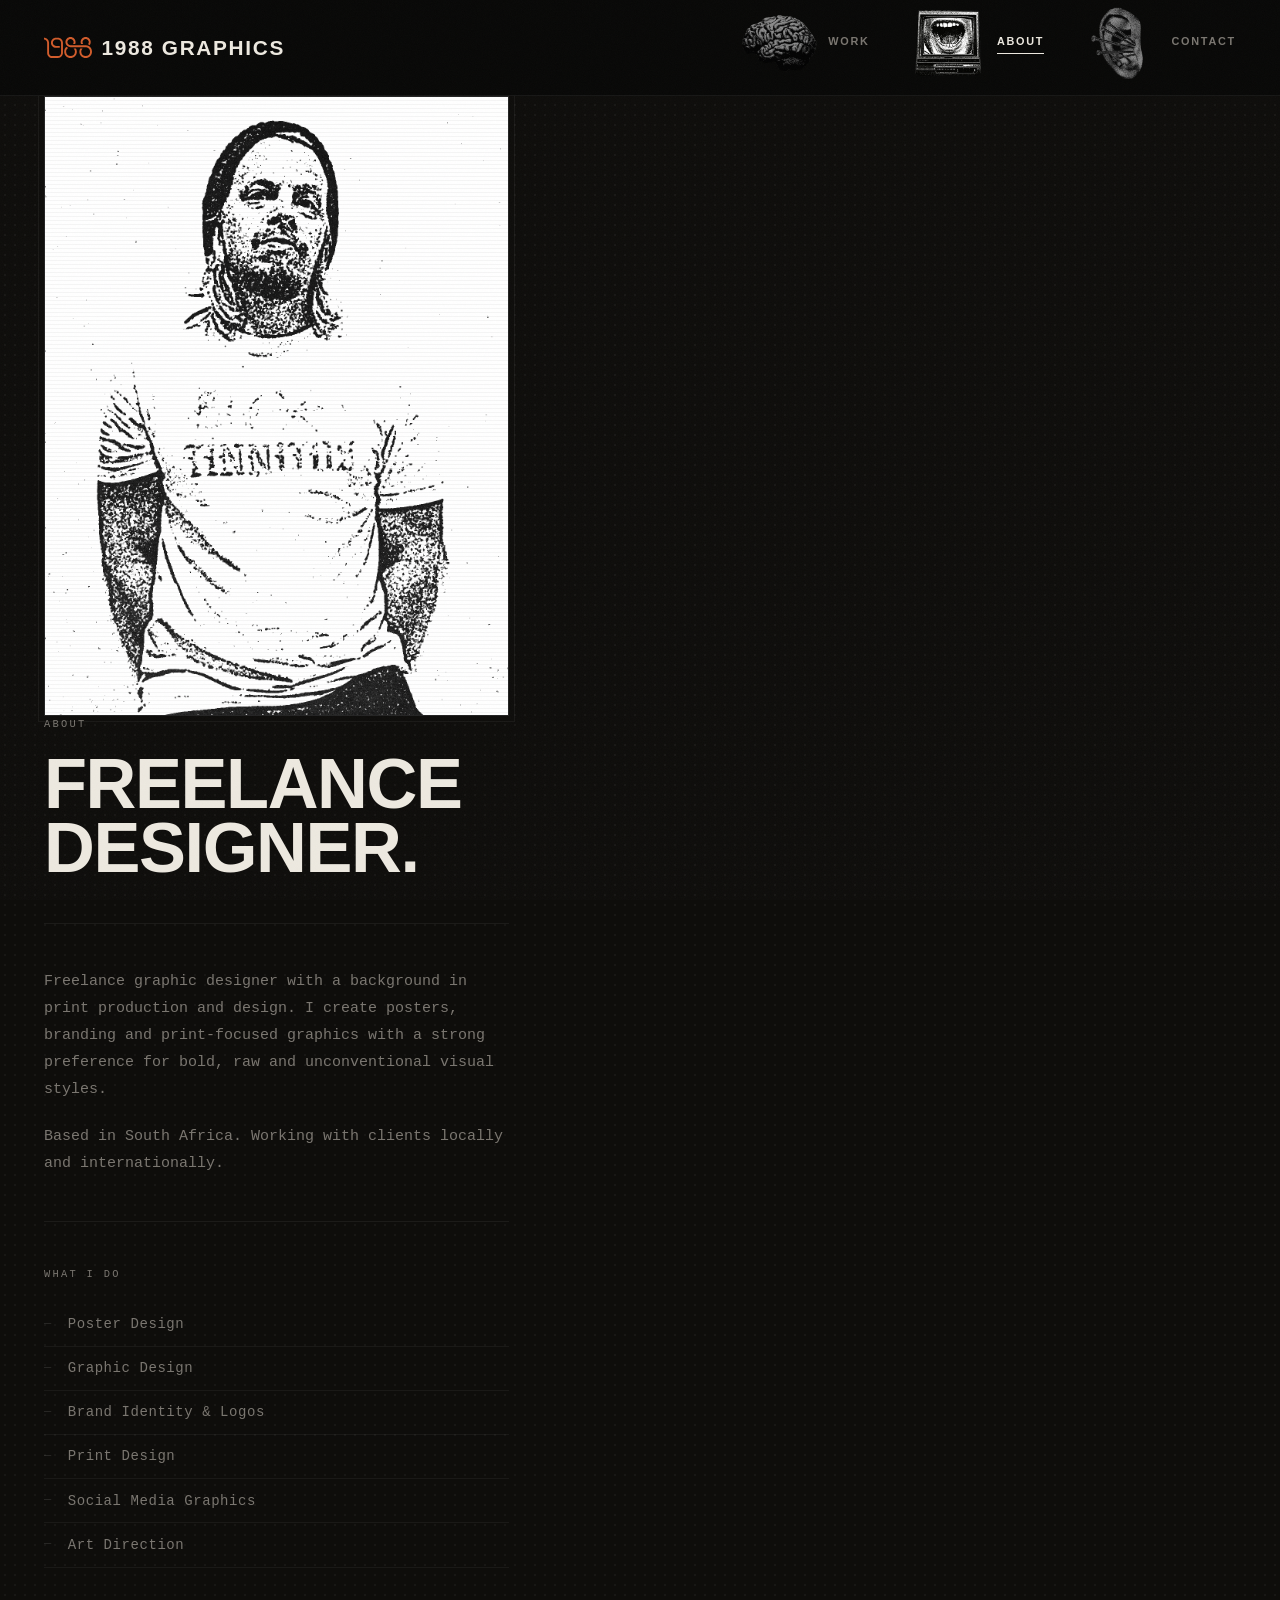
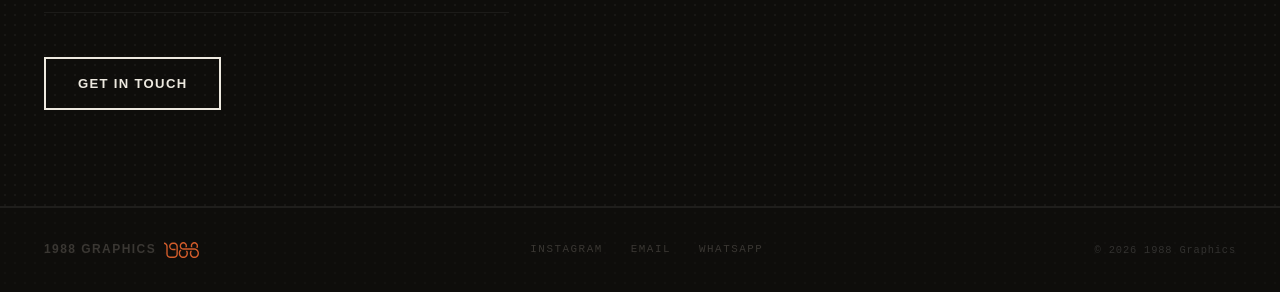
==== commit 18484446: "About Image" ====
--- a/about.html
+++ b/about.html
@@ -3,7 +3,23 @@
 <head>
   <meta charset="UTF-8" />
   <meta name="viewport" content="width=device-width, initial-scale=1.0" />
-  <meta name="description" content="About — 1988 Graphics. Freelance graphic designer based in South Africa." />
+    <meta name="description" content="About — 1988 Graphics. Freelance graphic designer based in South Africa." />
+
+  <!-- Open Graph / link previews -->
+  <meta property="og:type" content="website" />
+  <meta property="og:site_name" content="1988 Graphics" />
+  <meta property="og:title" content="About — 1988 Graphics" />
+  <meta property="og:description" content="About — 1988 Graphics. Freelance graphic designer based in South Africa." />
+  <meta property="og:url" content="https://1988graphics.co.za/about.html" />
+  <meta property="og:image" content="https://1988graphics.co.za/assets/images/og-image.png" />
+  <meta property="og:image:width" content="1200" />
+  <meta property="og:image:height" content="630" />
+
+  <!-- Twitter card -->
+  <meta name="twitter:card" content="summary_large_image" />
+  <meta name="twitter:title" content="About — 1988 Graphics" />
+  <meta name="twitter:description" content="About — 1988 Graphics. Freelance graphic designer based in South Africa." />
+  <meta name="twitter:image" content="https://1988graphics.co.za/assets/images/og-image.png" />
   <title>About — 1988 Graphics</title>
   <link rel="stylesheet" href="css/style.css" />
   <link rel="icon" href="favicon.ico" type="image/x-icon" />
@@ -53,13 +69,13 @@
 
               inside the .about__photo-box div.
             -->
-            <div class="about__photo-box" role="img" aria-label="Portrait photo — placeholder">
-              <div class="about__photo-placeholder">
-                <p>Photo<br>placeholder</p>
-              </div>
-            </div>
-            <p class="about__photo-caption">1988 Graphics — South Africa</p>
-          </div>
+            <div class="about__photo-box">
+  <img
+    src="assets/images/portrait.jpg"
+    alt="Andrei van Wyk — 1988 Graphics"
+    style="width:100%; height:100%; object-fit:cover; display:block;"
+  />
+</div>
 
           <!-- ================================================
                RIGHT — Text
--- a/css/style.css
+++ b/css/style.css
@@ -517,7 +517,7 @@
 }
 
 .hero__ticker-inner.is-running {
-  animation: ticker 40s linear infinite;
+  animation: ticker 60s linear infinite;
 }
 
 @keyframes ticker {
@@ -618,6 +618,7 @@
 .pf-grid {
   display: grid;
   grid-template-columns: repeat(12, 1fr);
+  grid-auto-flow: dense;
   gap: 3px;
   background-color: var(--ink);
   padding: 3px;
@@ -1541,24 +1542,12 @@
   .about-grid     { grid-template-columns: 1fr 1fr; gap: 3rem; }
   .hero__meta-col { display: none; }
 
-  /* Project viewer info: single column */
-  .pv__info { grid-template-columns: 1fr; gap: 1.5rem; }
-
-  /* Contact strip: stack on tablet */
-  .contact-strip__inner { flex-direction: column; align-items: flex-start; }
-}
-
-/* ---------------------------------------------------------
-   19. Responsive — Mobile ≤ 640px
-   --------------------------------------------------------- */
-@media (max-width: 640px) {
-  :root { --nav-h: 3rem; }
-
-  /* Nav */
+  /* Nav — switch to the hamburger/stacked menu earlier than the
+     640px text breakpoint, since the icon+text nav row needs more
+     horizontal room than a narrow tablet width can give it. This
+     avoids ever showing the full desktop row too cramped. */
   .nav__toggle { display: flex; }
-  .nav__link-icon { top: 50%; transform: translateY(-50%); transform-origin: center; }
-  .nav__link { --nav-icon-size: 2.25rem; }
-  .nav__link:hover .nav__link-icon { animation: none; transform: translateY(-50%) scale(1.15); }
+  .nav__link { --nav-icon-size: 3rem; }
   .nav__links {
     display: none;
     position: fixed;
@@ -1571,7 +1560,27 @@
     z-index: 290;
   }
   .nav__links.is-open { display: flex; }
-  .nav__link { font-size: 1.1rem; letter-spacing: 0.12em; }
+  .nav__link {
+    font-size: 1.1rem;
+    letter-spacing: 0.12em;
+    flex-direction: column;
+    align-items: center;
+    text-align: center;
+    gap: 0.6rem;
+  }
+
+  /* Project viewer info: single column */
+  .pv__info { grid-template-columns: 1fr; gap: 1.5rem; }
+
+  /* Contact strip: stack on tablet */
+  .contact-strip__inner { flex-direction: column; align-items: flex-start; }
+}
+
+/* ---------------------------------------------------------
+   19. Responsive — Mobile ≤ 640px
+   --------------------------------------------------------- */
+@media (max-width: 640px) {
+  :root { --nav-h: 3rem; }
 
   /* Grid: single column */
   .pf-grid { grid-template-columns: 1fr; padding: 2px; gap: 2px; }
@@ -1587,7 +1596,7 @@
   .pf-filters__inner { flex-wrap: nowrap; overflow-x: auto; }
 
   /* Hero */
-  .hero__top      { flex-direction: column; gap: 0; }
+  .hero__top      { flex-direction: column; gap: 0; align-items: center; text-align: center; }
   .hero__meta-col { display: none; }
 
   /* About */
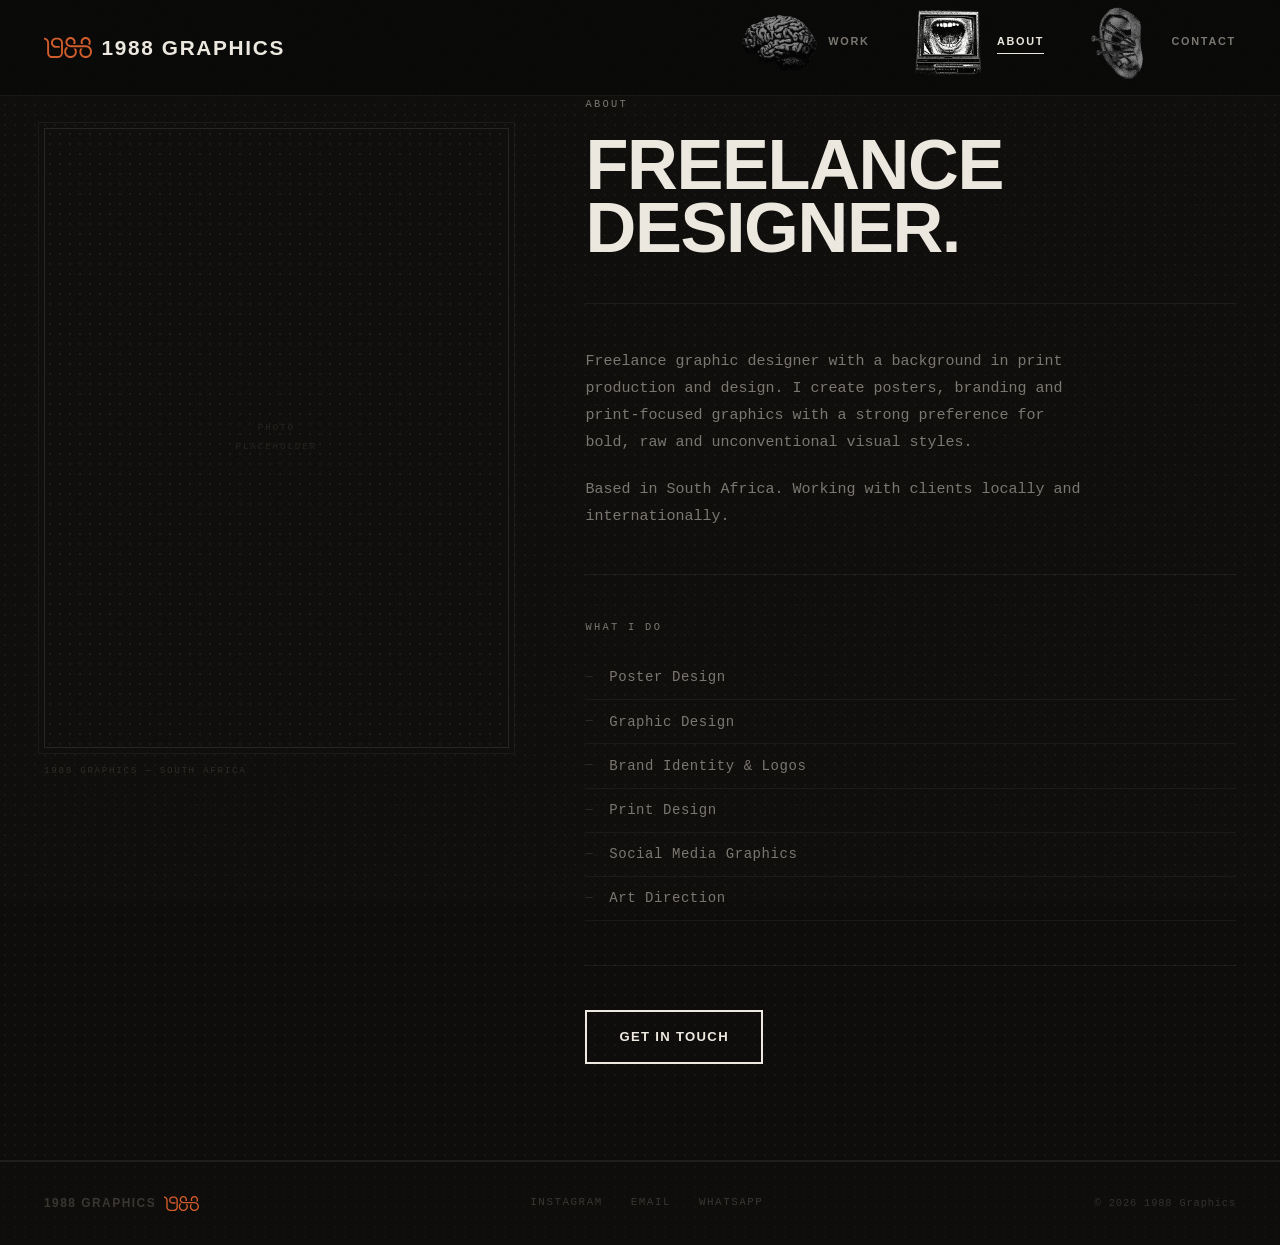
==== commit fbc765b9: "favicon fix" ====
--- a/about.html
+++ b/about.html
@@ -22,7 +22,7 @@
   <meta name="twitter:image" content="https://1988graphics.co.za/assets/images/og-image.png" />
   <title>About — 1988 Graphics</title>
   <link rel="stylesheet" href="css/style.css" />
-  <link rel="icon" href="favicon.ico" type="image/x-icon" />
+  <link rel="icon" type="image/png" href="assets/images/Favicon.png" />
 </head>
 <body>
 
@@ -69,13 +69,13 @@
 
               inside the .about__photo-box div.
             -->
-            <div class="about__photo-box">
-  <img
-    src="assets/images/portrait.jpg"
-    alt="Andrei van Wyk — 1988 Graphics"
-    style="width:100%; height:100%; object-fit:cover; display:block;"
-  />
-</div>
+            <div class="about__photo-box" role="img" aria-label="Portrait photo — placeholder">
+              <div class="about__photo-placeholder">
+                <p>Photo<br>placeholder</p>
+              </div>
+            </div>
+            <p class="about__photo-caption">1988 Graphics — South Africa</p>
+          </div>
 
           <!-- ================================================
                RIGHT — Text
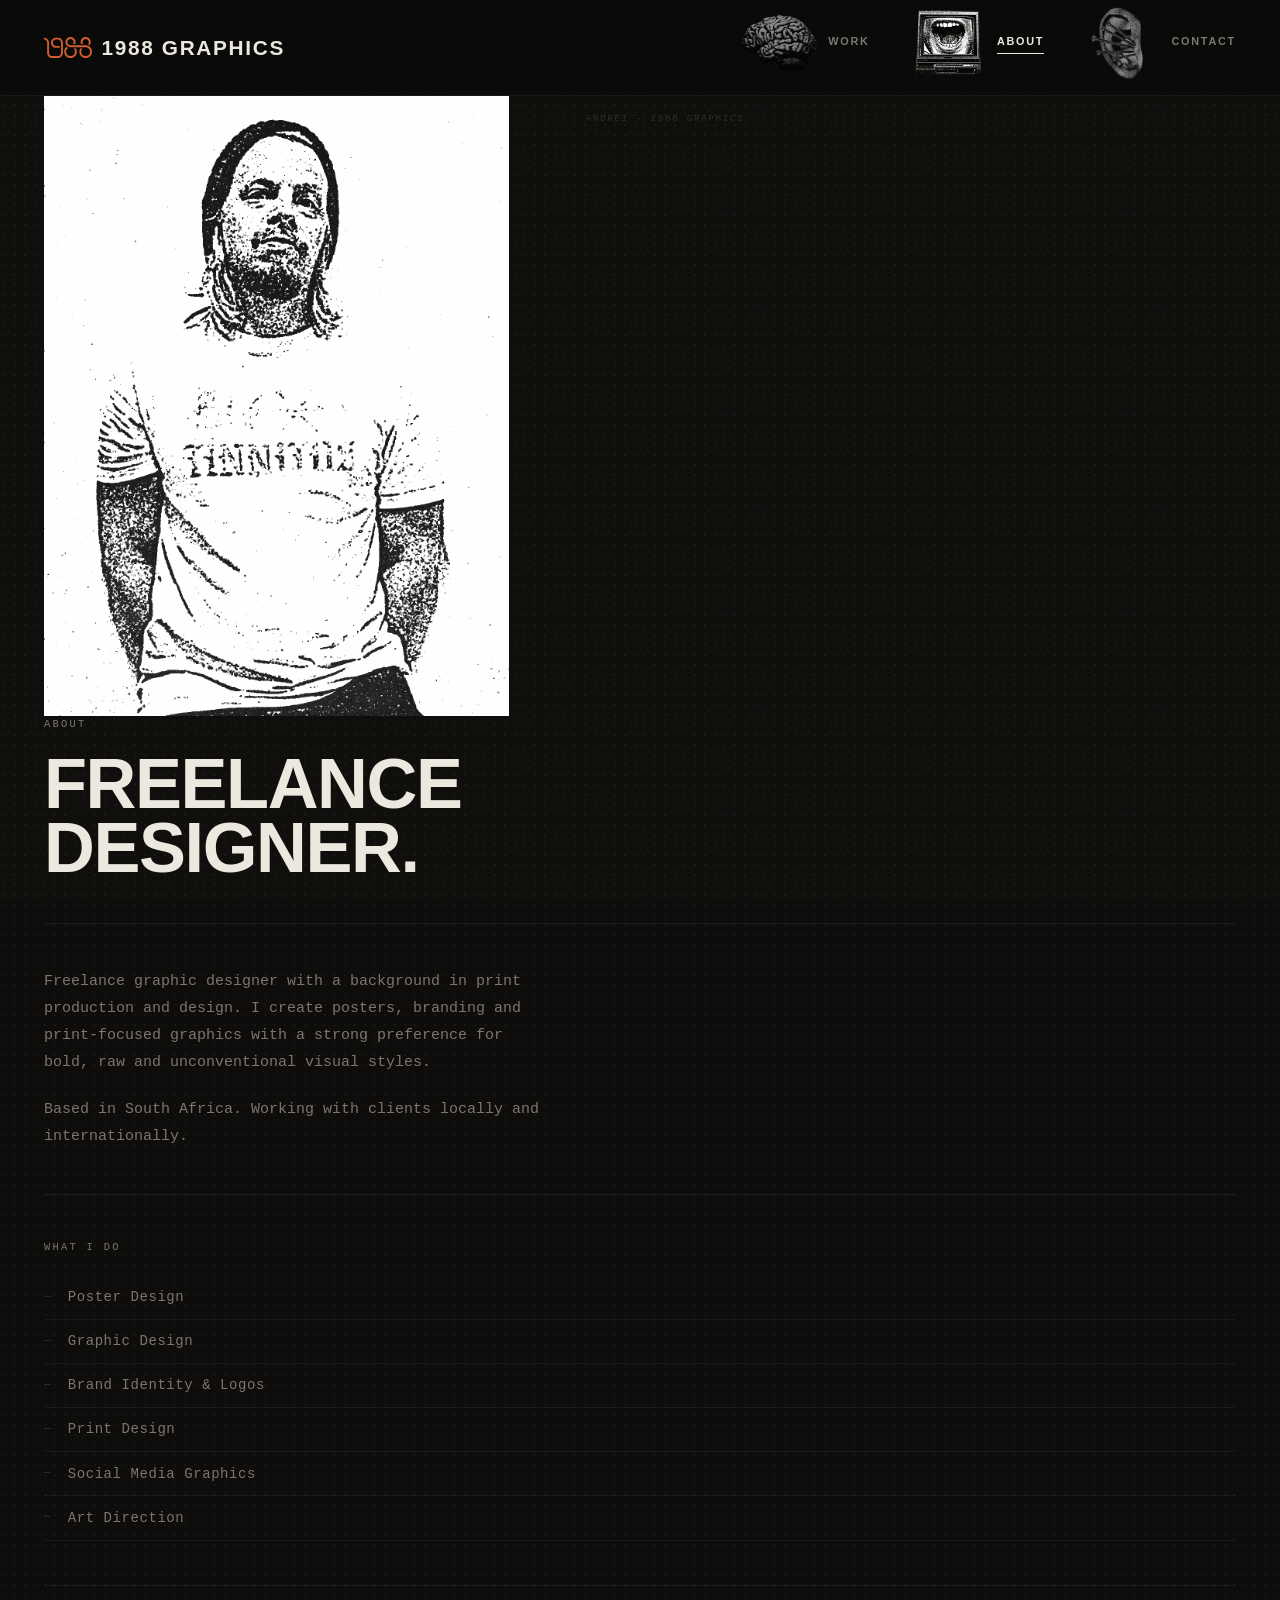
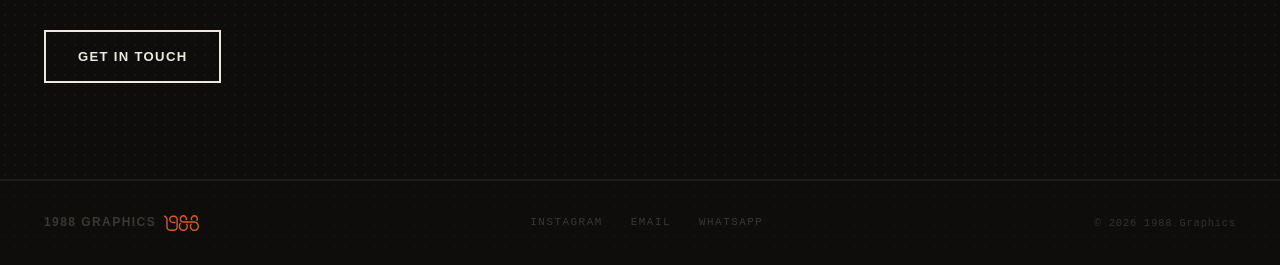
==== commit 079ffc4d: "About update" ====
--- a/about.html
+++ b/about.html
@@ -69,12 +69,13 @@
 
               inside the .about__photo-box div.
             -->
-            <div class="about__photo-box" role="img" aria-label="Portrait photo — placeholder">
-              <div class="about__photo-placeholder">
-                <p>Photo<br>placeholder</p>
-              </div>
+            <img
+                src="assets/images/portrait.jpg"
+                alt="[Your name], graphic designer"
+                style="width:100%; height:100%; object-fit:cover; display:block;"
+              />
             </div>
-            <p class="about__photo-caption">1988 Graphics — South Africa</p>
+            <p class="about__photo-caption">Andrei - 1988 Graphics</p>
           </div>
 
           <!-- ================================================
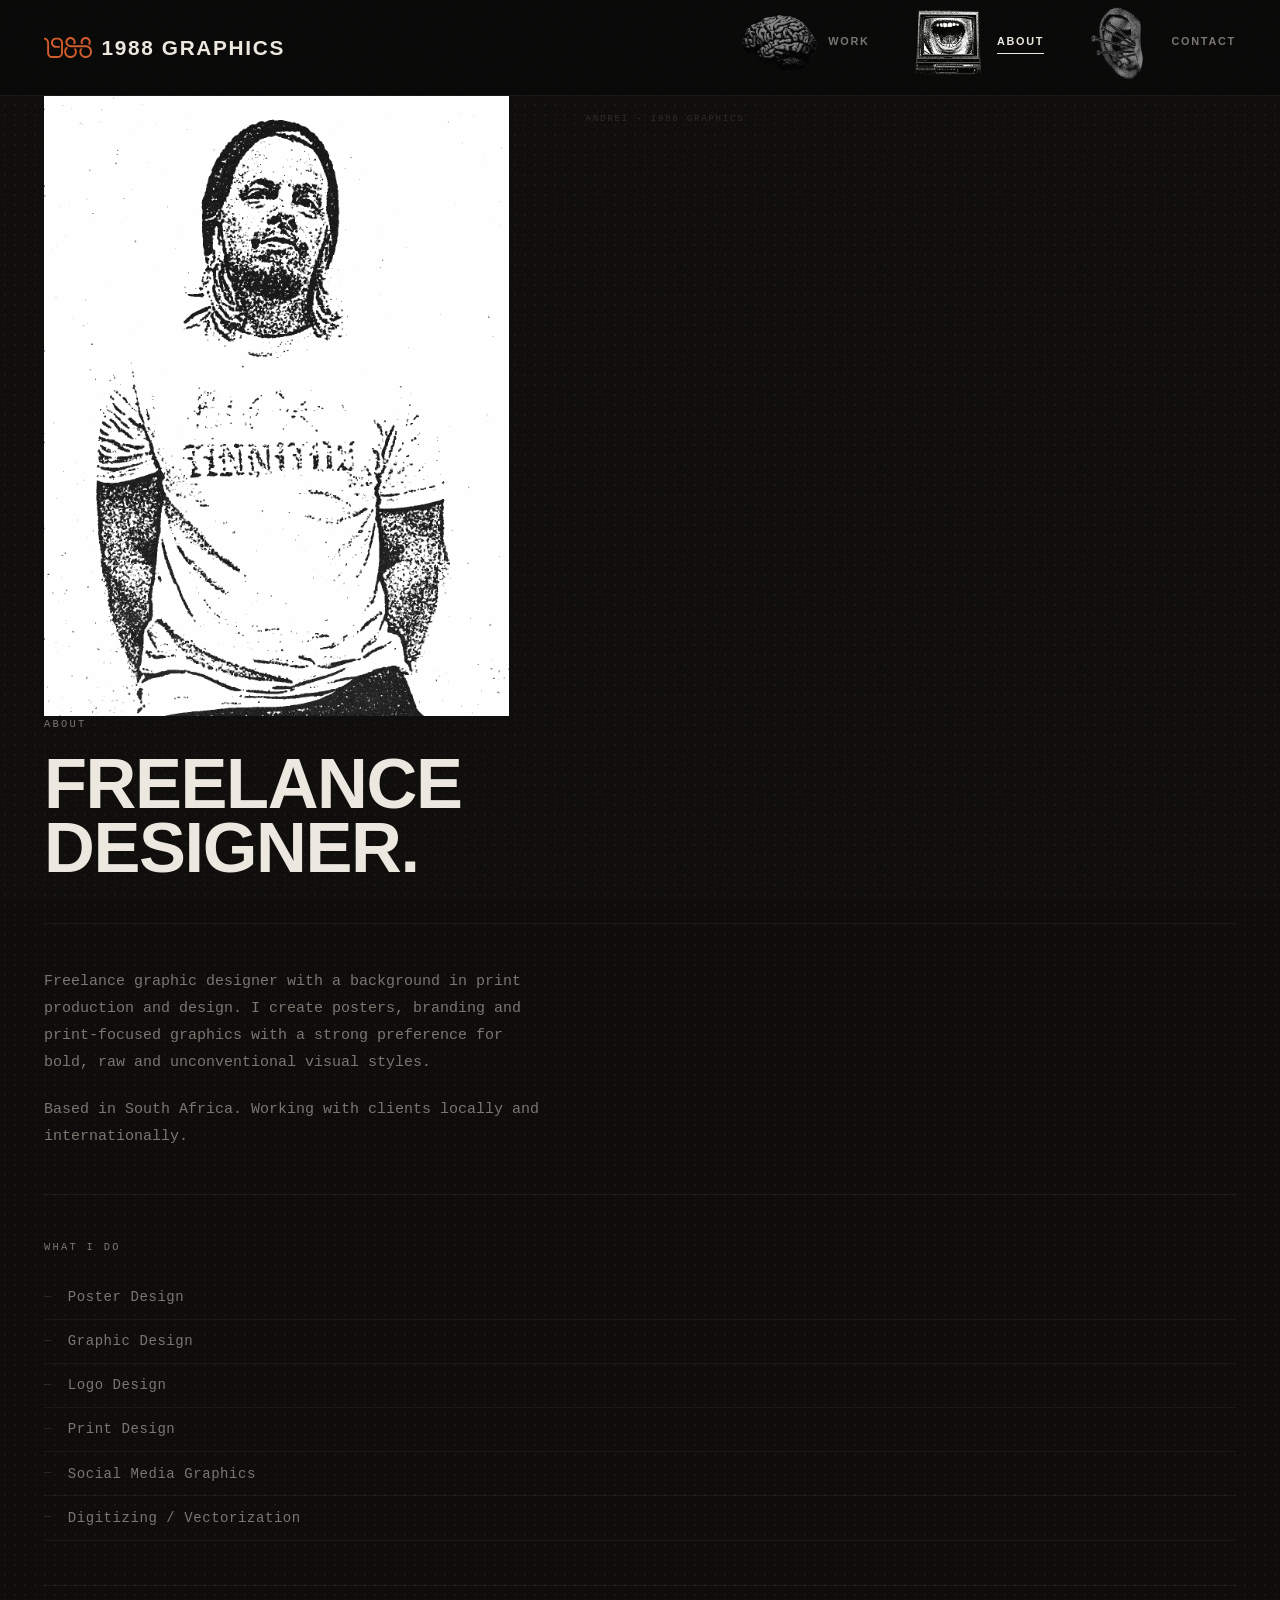
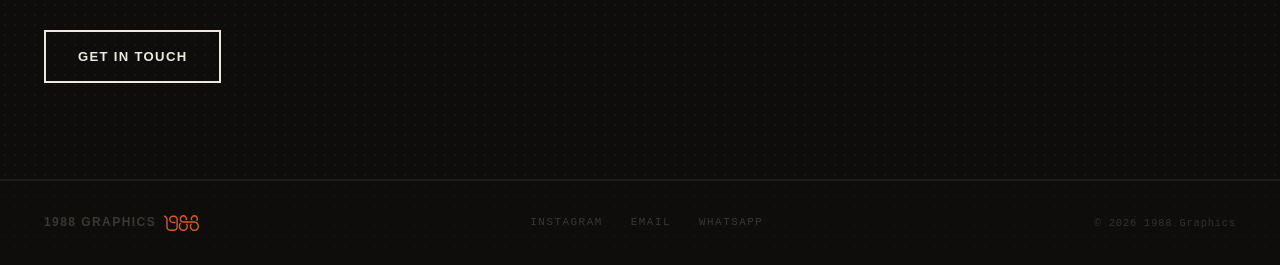
==== commit 547995d7: "About update" ====
--- a/about.html
+++ b/about.html
@@ -111,10 +111,10 @@
             <ul class="services-list reveal" data-delay="1" aria-label="Services">
               <li>Poster Design</li>
               <li>Graphic Design</li>
-              <li>Brand Identity &amp; Logos</li>
+              <li>Logo Design</li>
               <li>Print Design</li>
               <li>Social Media Graphics</li>
-              <li>Art Direction</li>
+              <li>Digitizing / Vectorization</li>
             </ul>
 
             <div class="about__rule" aria-hidden="true"></div>
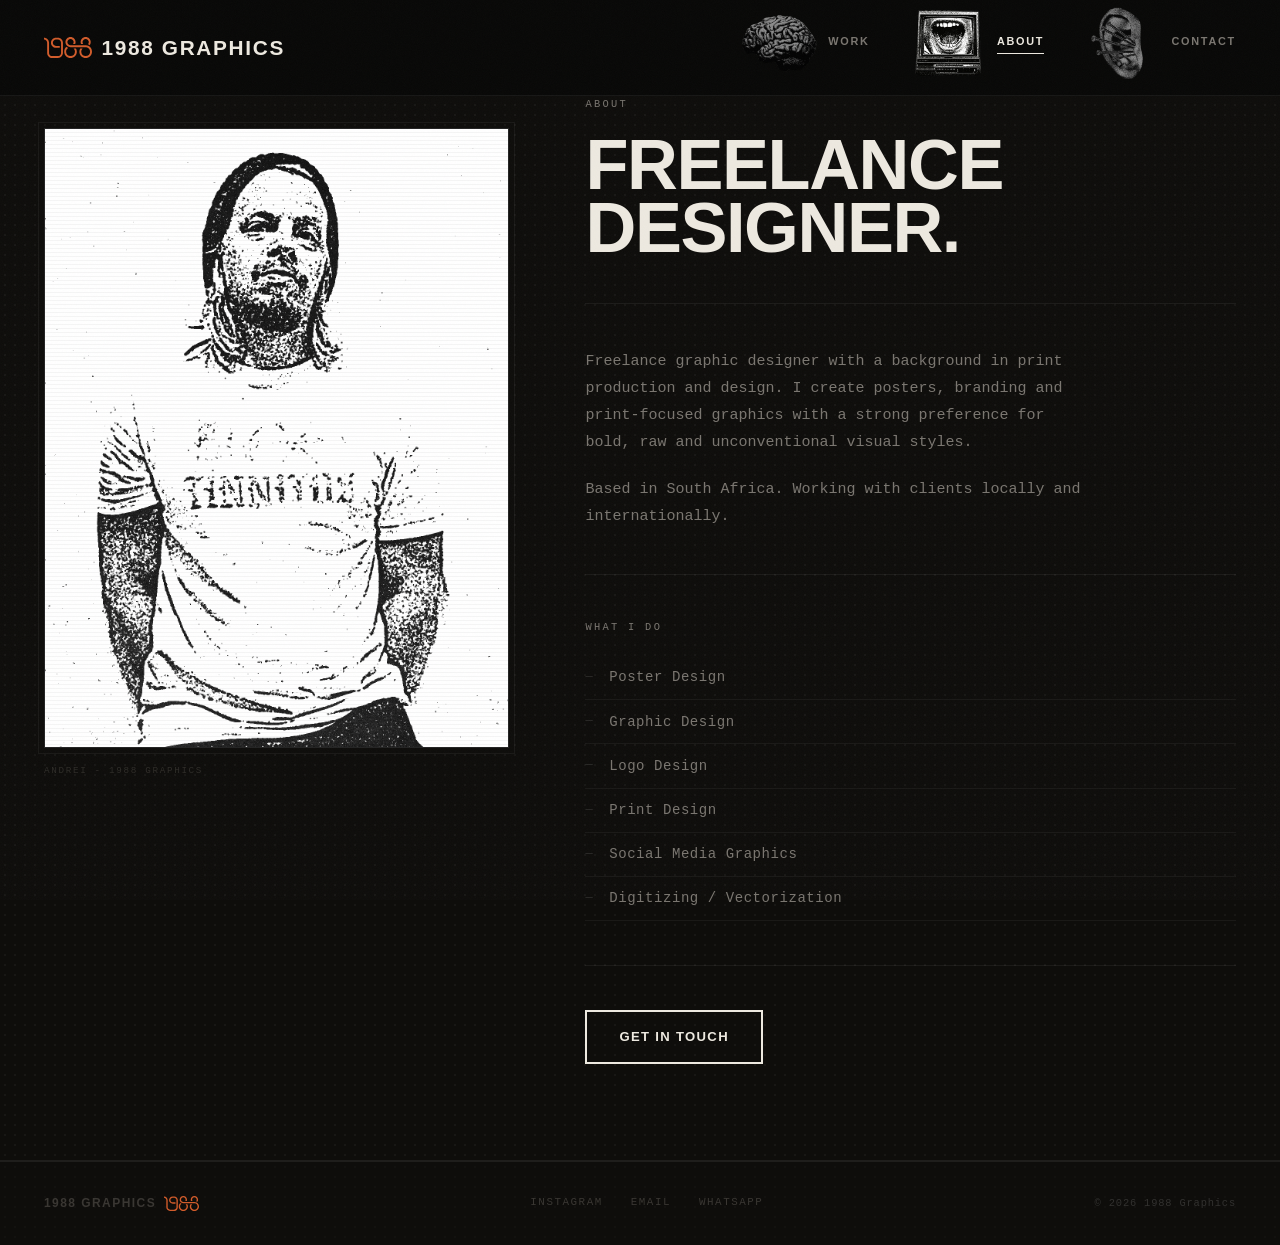
==== commit c65d1f7a: "About fix" ====
--- a/about.html
+++ b/about.html
@@ -3,7 +3,7 @@
 <head>
   <meta charset="UTF-8" />
   <meta name="viewport" content="width=device-width, initial-scale=1.0" />
-    <meta name="description" content="About — 1988 Graphics. Freelance graphic designer based in South Africa." />
+  <meta name="description" content="About — 1988 Graphics. Freelance graphic designer based in South Africa." />
 
   <!-- Open Graph / link previews -->
   <meta property="og:type" content="website" />
@@ -56,22 +56,10 @@
                LEFT — Photo
           ================================================ -->
           <div class="about__photo-wrap reveal">
-            <!--
-              REPLACE PLACEHOLDER:
-              When your photo is ready, replace the <div class="about__photo-placeholder">
-              block with:
-
+            <div class="about__photo-box">
               <img
                 src="assets/images/portrait.jpg"
-                alt="[Your name], graphic designer"
-                style="width:100%; height:100%; object-fit:cover; display:block;"
-              />
-
-              inside the .about__photo-box div.
-            -->
-            <img
-                src="assets/images/portrait.jpg"
-                alt="[Your name], graphic designer"
+                alt="Andrei, graphic designer"
                 style="width:100%; height:100%; object-fit:cover; display:block;"
               />
             </div>
@@ -91,11 +79,6 @@
 
             <div class="about__rule" aria-hidden="true"></div>
 
-            <!--
-              EDIT THIS TEXT:
-              Replace the paragraph below with your own introduction.
-              Keep it short — the work should speak for itself.
-            -->
             <p class="about__body reveal">
               Freelance graphic designer with a background in print production and design. I create posters, branding and print-focused graphics with a strong preference for bold, raw and unconventional visual styles.
             </p>
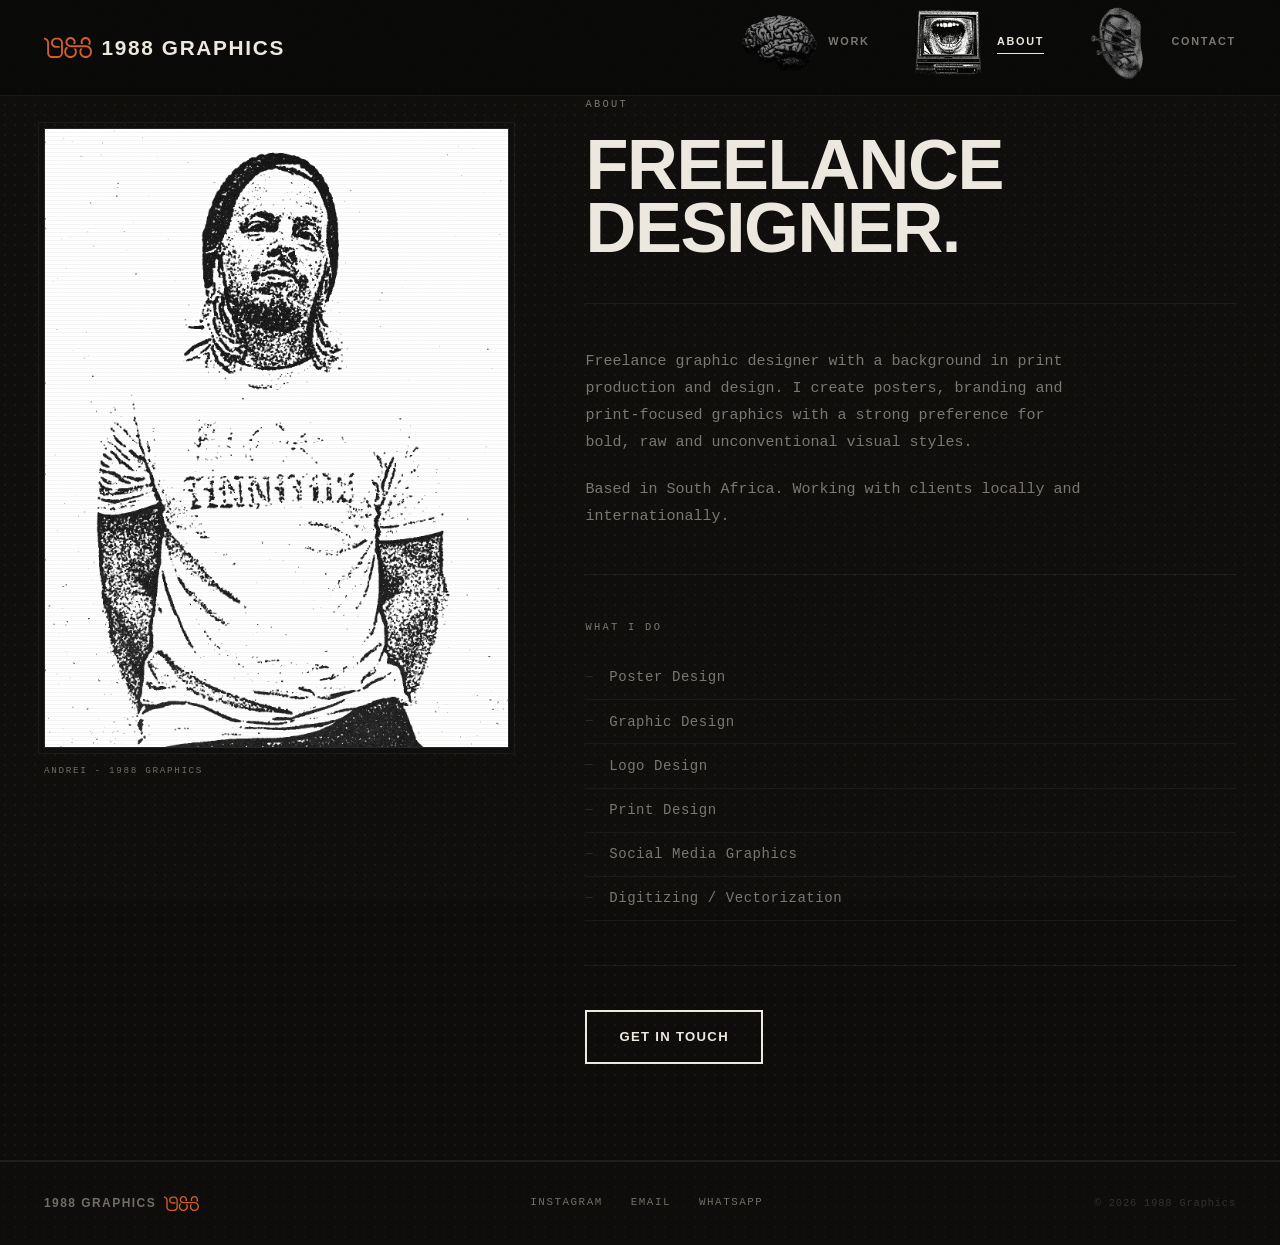
==== commit 4fd2c1c5: "SEO" ====
--- a/about.html
+++ b/about.html
@@ -21,6 +21,7 @@
   <meta name="twitter:description" content="About — 1988 Graphics. Freelance graphic designer based in South Africa." />
   <meta name="twitter:image" content="https://1988graphics.co.za/assets/images/og-image.png" />
   <title>About — 1988 Graphics</title>
+  <link rel="canonical" href="https://1988graphics.co.za/about.html" />
   <link rel="stylesheet" href="css/style.css" />
   <link rel="icon" type="image/png" href="assets/images/Favicon.png" />
 </head>
--- a/css/style.css
+++ b/css/style.css
@@ -15,7 +15,7 @@
   --paper-dark:    #b8b3a8;   /* for muted elements */
   --ink-mid:       #4a4740;
   --ink-light:     #7a7670;
-  --ink-dim:       #3a3733;
+  --ink-dim:       #726d65;
 
   /* The only colour accent */
   --accent:        #d6f000;   /* neon xerox yellow-green */
@@ -624,10 +624,22 @@
   padding: 3px;
 }
 
-.pf-grid .pf-item[data-size="sm"] { grid-column: span 3; }
-.pf-grid .pf-item[data-size="md"] { grid-column: span 4; }
-.pf-grid .pf-item[data-size="lg"] { grid-column: span 6; }
-.pf-grid .pf-item[data-size="xl"] { grid-column: span 12; }
+.pf-grid .pf-item[data-size="sm"] { grid-column: span 3; aspect-ratio: 4 / 5; }
+.pf-grid .pf-item[data-size="md"] { grid-column: span 4; aspect-ratio: 1 / 1; }
+.pf-grid .pf-item[data-size="lg"] { grid-column: span 6; aspect-ratio: 16 / 10; }
+.pf-grid .pf-item[data-size="xl"] { grid-column: span 12; aspect-ratio: 21 / 9; }
+
+/* Fill each tile completely (crops the image) so no row-height
+   mismatch between neighboring tiles can ever leave empty space.
+   Scoped to .pf-grid only — portfolio.html's masonry layout keeps
+   showing full, uncropped images at their natural height. */
+.pf-grid .pf-item__img {
+  position: absolute;
+  inset: 0;
+  width: 100%;
+  height: 100%;
+  object-fit: cover;
+}
 
 /* ── Shared pf-item styles ── */
 .pf-item {
@@ -728,7 +740,7 @@
   font-size: 0.56rem;
   letter-spacing: 0.2em;
   text-transform: uppercase;
-  color: #252320;
+  color: var(--ink-dim);
   text-align: center;
   padding-inline: 1rem;
   line-height: 2;
@@ -1127,7 +1139,7 @@
   font-size: 0.58rem;
   letter-spacing: 0.2em;
   text-transform: uppercase;
-  color: #242320;
+  color: var(--ink-dim);
   text-align: center;
   padding: 1rem;
   line-height: 2;
@@ -1139,7 +1151,7 @@
   font-size: 0.58rem;
   letter-spacing: 0.18em;
   text-transform: uppercase;
-  color: #2e2c28;
+  color: var(--ink-dim);
 }
 
 /* Text column */
